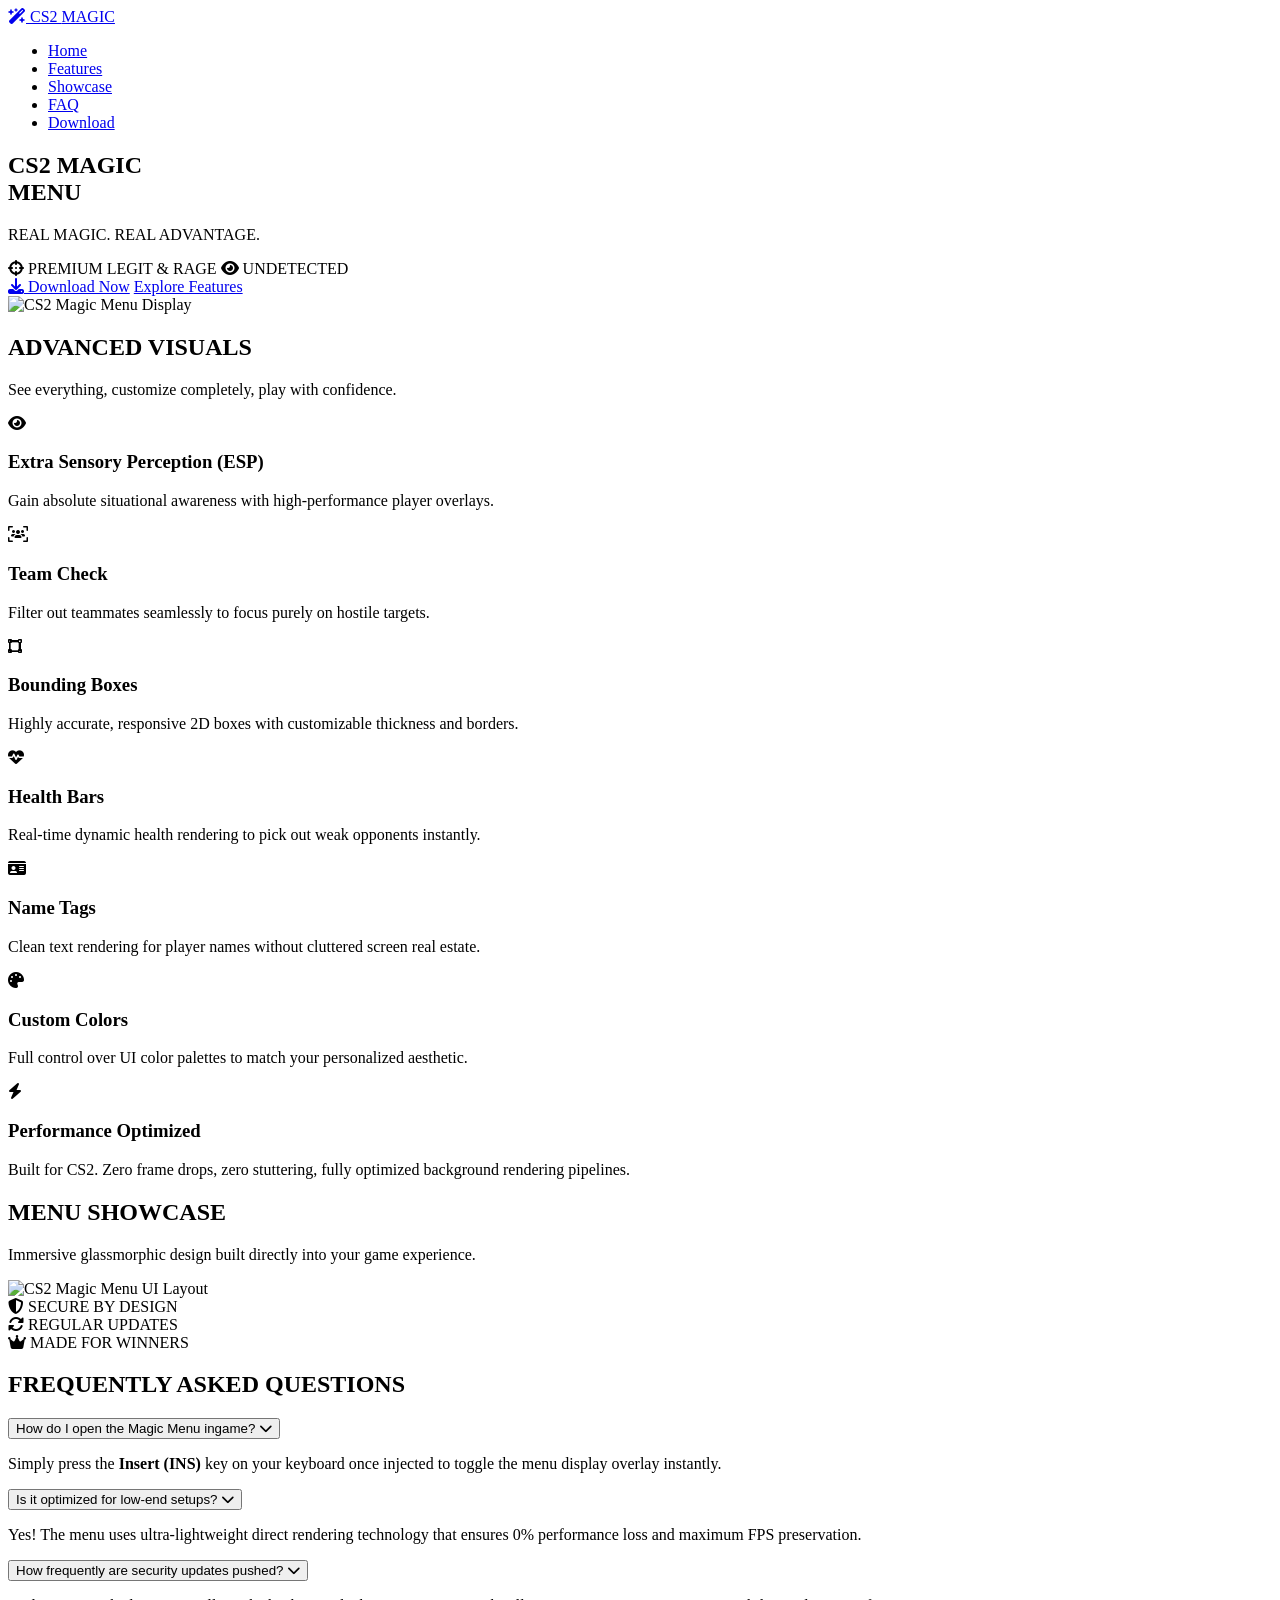
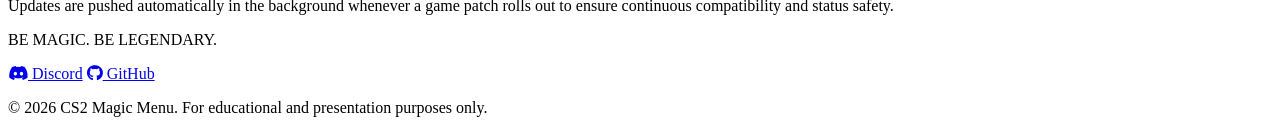
==== index.html @ 08b42534 "Create index.html" ====
<!DOCTYPE html>
<html lang="en">
<head>
    <meta charset="UTF-8">
    <meta name="viewport" content="width=device-width, initial-scale=1.0">
    <title>CS2 Magic Menu | Real Magic. Real Advantage.</title>
    <link rel="stylesheet" href="style.css">
    <link rel="stylesheet" href="https://cdnjs.cloudflare.com/ajax/libs/font-awesome/6.4.0/css/all.min.css">
</head>
<body>
    <div class="smoke-bg"></div>
    <div class="glow-orb orb-1"></div>
    <div class="glow-orb orb-2"></div>

    <nav class="navbar">
        <div class="nav-container">
            <a href="#" class="logo"><i class="fa-solid fa-wand-magic-sparkles"></i> CS2 <span>MAGIC</span></a>
            <ul class="nav-links">
                <li><a href="#home">Home</a></li>
                <li><a href="#features">Features</a></li>
                <li><a href="#showcase">Showcase</a></li>
                <li><a href="#faq">FAQ</a></li>
                <li><a href="#" class="nav-btn">Download</a></li>
            </ul>
            <div class="menu-toggle" id="mobile-menu">
                <span class="bar"></span>
                <span class="bar"></span>
                <span class="bar"></span>
            </div>
        </div>
    </nav>

    <section id="home" class="hero">
        <div class="hero-container">
            <div class="hero-text">
                <h1 class="magic-title">CS2 MAGIC<br>MENU</h1>
                <p class="subtitle">REAL MAGIC. <span>REAL ADVANTAGE.</span></p>
                <div class="hero-badges">
                    <span class="badge"><i class="fa-solid fa-crosshairs"></i> PREMIUM LEGIT & RAGE</span>
                    <span class="badge"><i class="fa-solid fa-eye"></i> UNDETECTED</span>
                </div>
                <div class="hero-buttons">
                    <a href="#" class="btn btn-primary"><i class="fa-solid fa-download"></i> Download Now</a>
                    <a href="#features" class="btn btn-secondary">Explore Features</a>
                </div>
            </div>
            <div class="hero-image-container">
                <div class="image-glow-wrapper">
                    <img src="Cs2MagicMenuDisplay.png" alt="CS2 Magic Menu Display" class="hero-img">
                </div>
            </div>
        </div>
    </section>

    <section id="features" class="features">
        <div class="section-header">
            <h2>ADVANCED VISUALS</h2>
            <p>See everything, customize completely, play with confidence.</p>
        </div>
        <div class="features-grid">
            <div class="feature-card">
                <div class="icon-wrapper"><i class="fa-solid fa-eye"></i></div>
                <h3>Extra Sensory Perception (ESP)</h3>
                <p>Gain absolute situational awareness with high-performance player overlays.</p>
            </div>
            <div class="feature-card">
                <div class="icon-wrapper"><i class="fa-solid fa-users-viewfinder"></i></div>
                <h3>Team Check</h3>
                <p>Filter out teammates seamlessly to focus purely on hostile targets.</p>
            </div>
            <div class="feature-card">
                <div class="icon-wrapper"><i class="fa-solid fa-vector-square"></i></div>
                <h3>Bounding Boxes</h3>
                <p>Highly accurate, responsive 2D boxes with customizable thickness and borders.</p>
            </div>
            <div class="feature-card">
                <div class="icon-wrapper"><i class="fa-solid fa-heart-pulse"></i></div>
                <h3>Health Bars</h3>
                <p>Real-time dynamic health rendering to pick out weak opponents instantly.</p>
            </div>
            <div class="feature-card">
                <div class="icon-wrapper"><i class="fa-solid fa-id-card"></i></div>
                <h3>Name Tags</h3>
                <p>Clean text rendering for player names without cluttered screen real estate.</p>
            </div>
            <div class="feature-card">
                <div class="icon-wrapper"><i class="fa-solid fa-palette"></i></div>
                <h3>Custom Colors</h3>
                <p>Full control over UI color palettes to match your personalized aesthetic.</p>
            </div>
            <div class="feature-card wide-card">
                <div class="icon-wrapper"><i class="fa-solid fa-bolt"></i></div>
                <h3>Performance Optimized</h3>
                <p>Built for CS2. Zero frame drops, zero stuttering, fully optimized background rendering pipelines.</p>
            </div>
        </div>
    </section>

    <section id="showcase" class="showcase">
        <div class="section-header">
            <h2>MENU SHOWCASE</h2>
            <p>Immersive glassmorphic design built directly into your game experience.</p>
        </div>
        <div class="showcase-container">
            <img src="Cs2MagicMenuDisplay.png" alt="CS2 Magic Menu UI Layout" class="showcase-img">
            <div class="showcase-overlay-info">
                <div class="info-item"><i class="fa-solid fa-shield-halved"></i> SECURE BY DESIGN</div>
                <div class="info-item"><i class="fa-solid fa-rotate"></i> REGULAR UPDATES</div>
                <div class="info-item"><i class="fa-solid fa-crown"></i> MADE FOR WINNERS</div>
            </div>
        </div>
    </section>

    <section id="faq" class="faq">
        <div class="section-header">
            <h2>FREQUENTLY ASKED QUESTIONS</h2>
        </div>
        <div class="faq-container">
            <div class="faq-item">
                <button class="faq-question">How do I open the Magic Menu ingame? <i class="fa-solid fa-chevron-down"></i></button>
                <div class="faq-answer">
                    <p>Simply press the <strong>Insert (INS)</strong> key on your keyboard once injected to toggle the menu display overlay instantly.</p>
                </div>
            </div>
            <div class="faq-item">
                <button class="faq-question">Is it optimized for low-end setups? <i class="fa-solid fa-chevron-down"></i></button>
                <div class="faq-answer">
                    <p>Yes! The menu uses ultra-lightweight direct rendering technology that ensures 0% performance loss and maximum FPS preservation.</p>
                </div>
            </div>
            <div class="faq-item">
                <button class="faq-question">How frequently are security updates pushed? <i class="fa-solid fa-chevron-down"></i></button>
                <div class="faq-answer">
                    <p>Updates are pushed automatically in the background whenever a game patch rolls out to ensure continuous compatibility and status safety.</p>
                </div>
            </div>
        </div>
    </section>

    <footer class="footer">
        <div class="footer-content">
            <p class="footer-tagline">BE MAGIC. BE LEGENDARY.</p>
            <div class="social-links">
                <a href="#" target="_blank"><i class="fa-brands fa-discord"></i> Discord</a>
                <a href="#" target="_blank"><i class="fa-brands fa-github"></i> GitHub</a>
            </div>
            <p class="copyright">&copy; 2026 CS2 Magic Menu. For educational and presentation purposes only.</p>
        </div>
    </footer>

    <script src="script.js"></script>
</body>
</html>
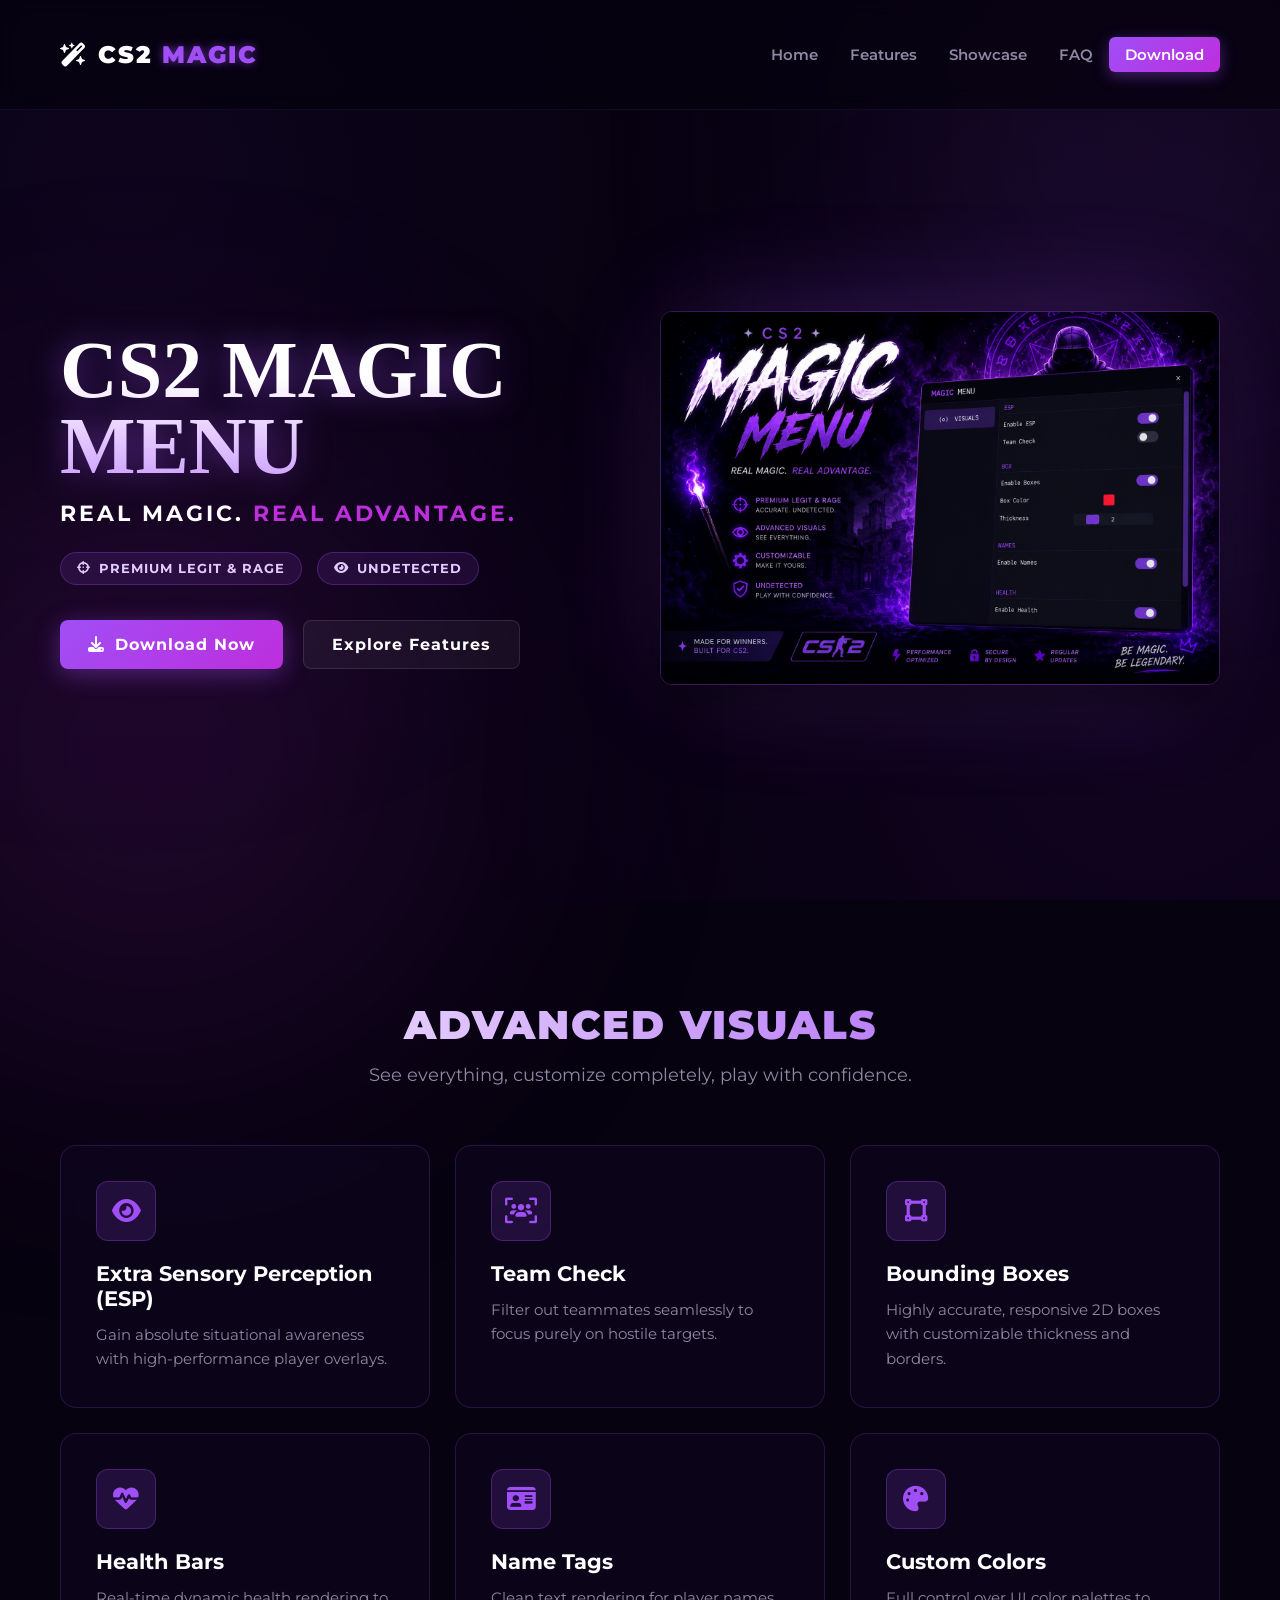
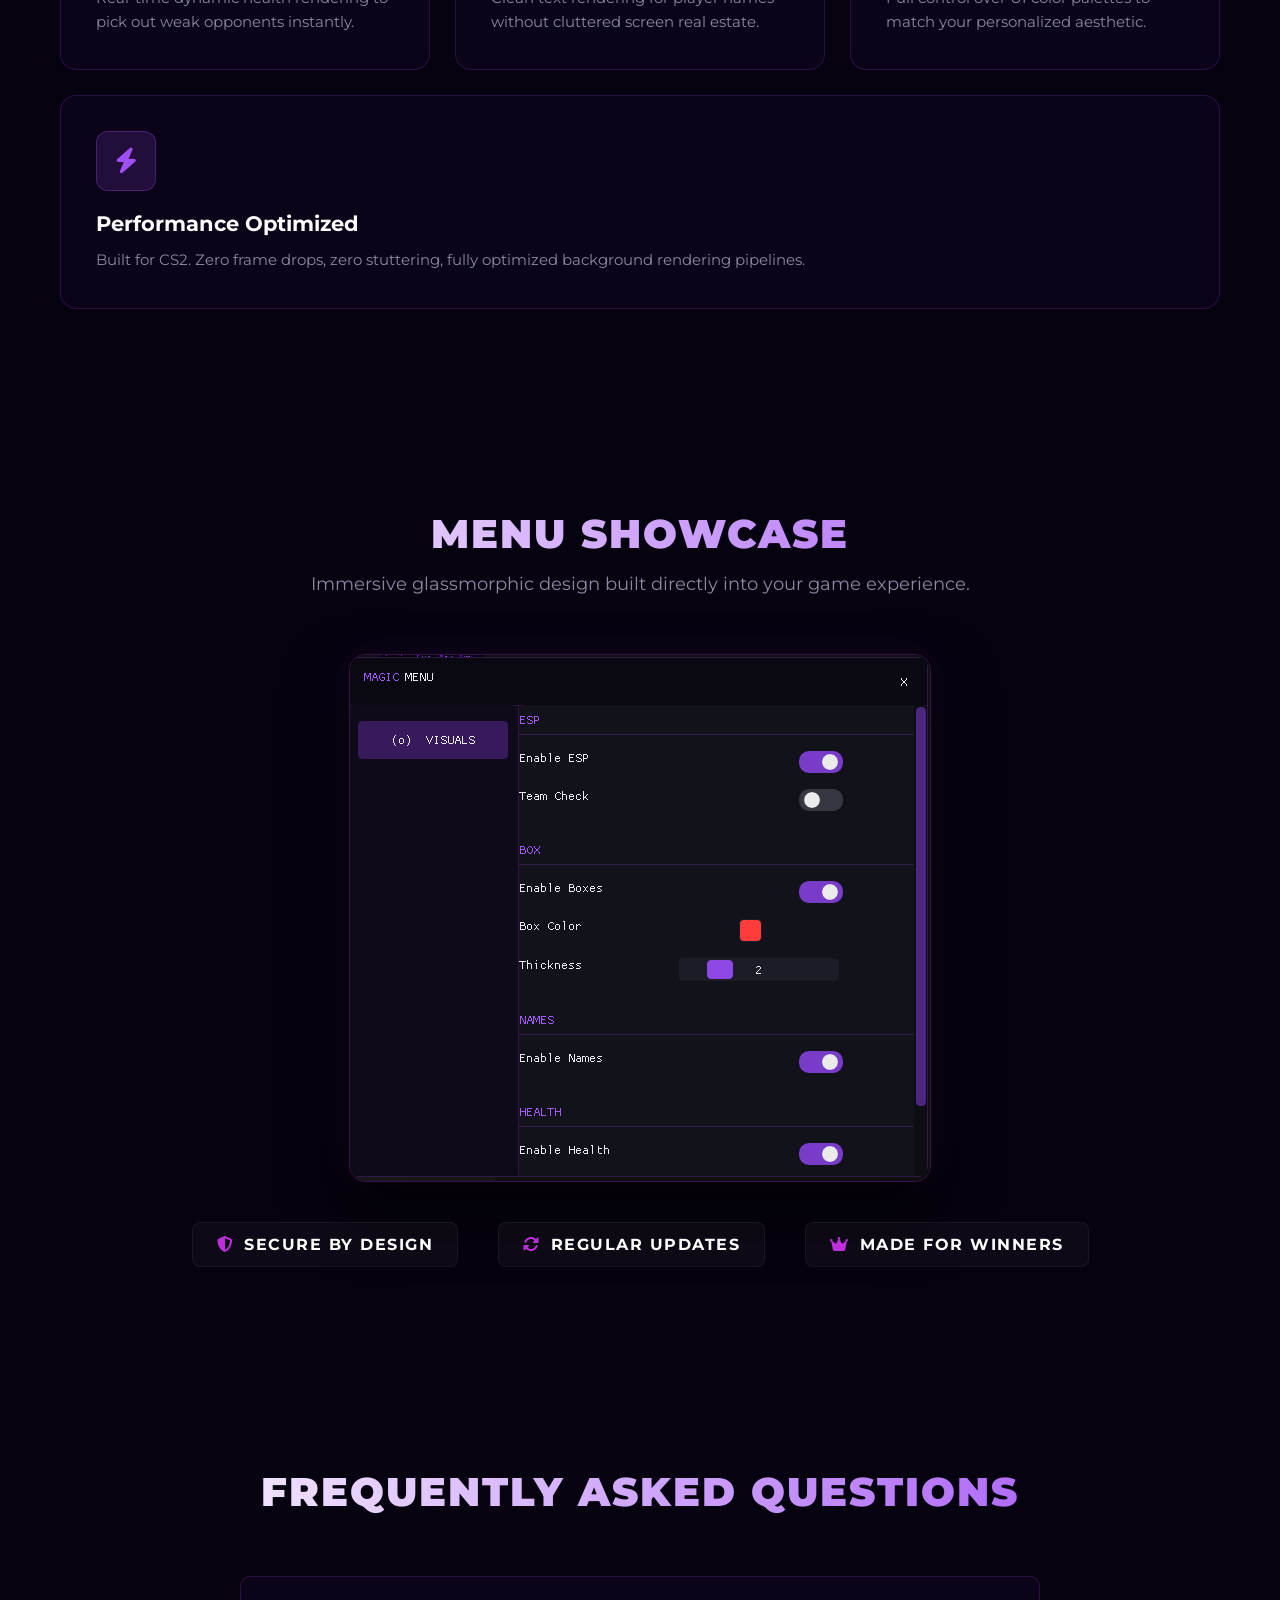
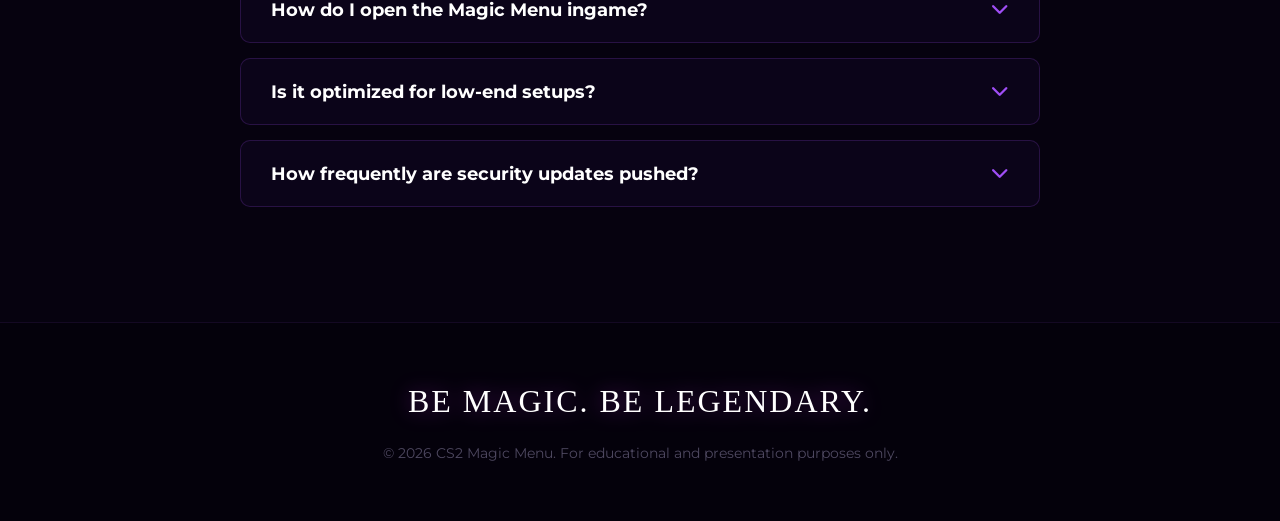
==== commit ca70de16: "Update index.html" ====
--- a/index.html
+++ b/index.html
@@ -102,7 +102,7 @@
             <p>Immersive glassmorphic design built directly into your game experience.</p>
         </div>
         <div class="showcase-container">
-            <img src="Cs2MagicMenuDisplay.png" alt="CS2 Magic Menu UI Layout" class="showcase-img">
+            <img src="menushowcase.png" alt="CS2 Magic Menu UI Layout" class="showcase-img">
             <div class="showcase-overlay-info">
                 <div class="info-item"><i class="fa-solid fa-shield-halved"></i> SECURE BY DESIGN</div>
                 <div class="info-item"><i class="fa-solid fa-rotate"></i> REGULAR UPDATES</div>
@@ -140,10 +140,6 @@
     <footer class="footer">
         <div class="footer-content">
             <p class="footer-tagline">BE MAGIC. BE LEGENDARY.</p>
-            <div class="social-links">
-                <a href="#" target="_blank"><i class="fa-brands fa-discord"></i> Discord</a>
-                <a href="#" target="_blank"><i class="fa-brands fa-github"></i> GitHub</a>
-            </div>
             <p class="copyright">&copy; 2026 CS2 Magic Menu. For educational and presentation purposes only.</p>
         </div>
     </footer>
--- a/style.css
+++ b/style.css
@@ -0,0 +1,582 @@
+/* --- Google Fonts --- */
+@import url('https://fonts.googleapis.com/css2?family=Montserrat:ital,wght@0,300;0,500;0,700;0,900;1,700&family=Permanent+Marker&display=swap');
+
+:root {
+    --bg-color: #06020f;
+    --panel-color: #0c071a;
+    --primary-neon: #a04ef6;
+    --secondary-neon: #be2edd;
+    --text-main: #ffffff;
+    --text-muted: #8e88a0;
+    --accent-red: #ff3838;
+    --glass-bg: rgba(15, 8, 32, 0.6);
+    --glass-border: rgba(160, 78, 246, 0.2);
+}
+
+/* --- Base Styles --- */
+* {
+    margin: 0;
+    padding: 0;
+    box-sizing: border-box;
+    scroll-behavior: smooth;
+    font-family: 'Montserrat', sans-serif;
+}
+
+body {
+    background-color: var(--bg-color);
+    color: var(--text-main);
+    overflow-x: hidden;
+    position: relative;
+}
+
+/* --- Atmospheric Smoke & Orbs --- */
+.smoke-bg {
+    position: fixed;
+    top: 0;
+    left: 0;
+    width: 100vw;
+    height: 100vh;
+    background: radial-gradient(circle at 10% 20%, rgba(33, 13, 61, 0.3) 0%, transparent 50%),
+                radial-gradient(circle at 90% 80%, rgba(53, 10, 86, 0.25) 0%, transparent 50%);
+    z-index: -2;
+    pointer-events: none;
+}
+
+.glow-orb {
+    position: fixed;
+    border-radius: 50%;
+    filter: blur(140px);
+    opacity: 0.15;
+    z-index: -1;
+    pointer-events: none;
+    animation: pulseOrbs 10s infinite ease-in-out alternate;
+}
+
+.orb-1 {
+    width: 500px;
+    height: 500px;
+    background: var(--primary-neon);
+    top: -100px;
+    right: -100px;
+}
+
+.orb-2 {
+    width: 600px;
+    height: 600px;
+    background: var(--secondary-neon);
+    bottom: -150px;
+    left: -150px;
+    animation-delay: -5s;
+}
+
+@keyframes pulseOrbs {
+    0% { transform: scale(1) translate(0, 0); opacity: 0.12; }
+    100% { transform: scale(1.2) translate(30px, 40px); opacity: 0.22; }
+}
+
+/* --- Sticky Navbar --- */
+.navbar {
+    position: fixed;
+    top: 0;
+    left: 0;
+    width: 100%;
+    z-index: 1000;
+    background: rgba(6, 2, 15, 0.75);
+    backdrop-filter: blur(12px);
+    border-bottom: 1px solid rgba(160, 78, 246, 0.1);
+    transition: all 0.3s ease;
+}
+
+.nav-container {
+    max-width: 1200px;
+    margin: 0 auto;
+    padding: 20px;
+    display: flex;
+    justify-content: space-between;
+    align-items: center;
+}
+
+.logo {
+    font-size: 1.5rem;
+    font-weight: 900;
+    color: var(--text-main);
+    text-decoration: none;
+    letter-spacing: 2px;
+}
+
+.logo span {
+    color: var(--primary-neon);
+    text-shadow: 0 0 10px rgba(160, 78, 246, 0.6);
+}
+
+.nav-links {
+    display: flex;
+    list-style: none;
+    align-items: center;
+}
+
+.nav-links li a {
+    color: var(--text-muted);
+    text-decoration: none;
+    padding: 8px 16px;
+    font-weight: 600;
+    font-size: 0.95rem;
+    transition: color 0.3s ease;
+}
+
+.nav-links li a:hover {
+    color: var(--text-main);
+}
+
+.nav-btn {
+    background: linear-gradient(135deg, var(--primary-neon), var(--secondary-neon));
+    color: white !important;
+    border-radius: 6px;
+    box-shadow: 0 4px 15px rgba(160, 78, 246, 0.4);
+    transition: transform 0.2s, box-shadow 0.2s !important;
+}
+
+.nav-btn:hover {
+    transform: translateY(-2px);
+    box-shadow: 0 6px 20px rgba(160, 78, 246, 0.6);
+}
+
+.menu-toggle {
+    display: none;
+    cursor: pointer;
+}
+
+.menu-toggle .bar {
+    display: block;
+    width: 25px;
+    height: 3px;
+    margin: 5px auto;
+    background-color: var(--text-main);
+    transition: all 0.3s ease;
+}
+
+/* --- Hero Section --- */
+.hero {
+    min-height: 100vh;
+    display: flex;
+    align-items: center;
+    padding-top: 100px;
+}
+
+.hero-container {
+    max-width: 1200px;
+    margin: 0 auto;
+    padding: 0 20px;
+    display: grid;
+    grid-template-columns: 1fr 1fr;
+    gap: 40px;
+    align-items: center;
+}
+
+.magic-title {
+    font-family: 'Permanent Marker', cursive;
+    font-size: 5rem;
+    line-height: 0.95;
+    background: linear-gradient(180deg, #fff 30%, #cd9eff 100%);
+    -webkit-background-clip: text;
+    -webkit-text-fill-color: transparent;
+    filter: drop-shadow(0 0 15px rgba(160, 78, 246, 0.5));
+    margin-bottom: 15px;
+}
+
+.subtitle {
+    font-size: 1.4rem;
+    font-weight: 700;
+    letter-spacing: 3px;
+    color: #fff;
+    margin-bottom: 25px;
+}
+
+.subtitle span {
+    color: var(--secondary-neon);
+}
+
+.hero-badges {
+    display: flex;
+    gap: 15px;
+    margin-bottom: 35px;
+}
+
+.badge {
+    background: rgba(160, 78, 246, 0.12);
+    border: 1px solid rgba(160, 78, 246, 0.3);
+    padding: 8px 16px;
+    border-radius: 50px;
+    font-size: 0.8rem;
+    font-weight: 700;
+    letter-spacing: 1px;
+    display: inline-flex;
+    align-items: center;
+    gap: 8px;
+    color: #e2cbff;
+}
+
+.hero-buttons {
+    display: flex;
+    gap: 20px;
+}
+
+.btn {
+    padding: 14px 28px;
+    font-weight: 700;
+    border-radius: 8px;
+    text-decoration: none;
+    letter-spacing: 1px;
+    transition: all 0.3s ease;
+    display: inline-flex;
+    align-items: center;
+    gap: 10px;
+}
+
+.btn-primary {
+    background: linear-gradient(135deg, var(--primary-neon), var(--secondary-neon));
+    color: white;
+    box-shadow: 0 5px 25px rgba(160, 78, 246, 0.4);
+}
+
+.btn-primary:hover {
+    transform: translateY(-3px);
+    box-shadow: 0 8px 30px rgba(160, 78, 246, 0.7);
+}
+
+.btn-secondary {
+    background: rgba(255, 255, 255, 0.05);
+    color: white;
+    border: 1px solid rgba(255, 255, 255, 0.1);
+}
+
+.btn-secondary:hover {
+    background: rgba(255, 255, 255, 0.1);
+    border-color: rgba(160, 78, 246, 0.4);
+    transform: translateY(-3px);
+}
+
+/* --- Hero Image Overlay Styles --- */
+.hero-image-container {
+    display: flex;
+    justify-content: center;
+    align-items: center;
+}
+
+.image-glow-wrapper {
+    position: relative;
+    animation: floatAnimation 5s infinite ease-in-out;
+}
+
+.image-glow-wrapper::before {
+    content: '';
+    position: absolute;
+    top: 5%;
+    left: 5%;
+    width: 90%;
+    height: 90%;
+    background: var(--primary-neon);
+    filter: blur(60px);
+    opacity: 0.4;
+    z-index: -1;
+}
+
+.hero-img {
+    max-width: 100%;
+    height: auto;
+    border-radius: 12px;
+    border: 1px solid rgba(160, 78, 246, 0.25);
+    box-shadow: 0 20px 50px rgba(0, 0, 0, 0.6);
+}
+
+@keyframes floatAnimation {
+    0% { transform: translateY(0px); }
+    50% { transform: translateY(-15px); }
+    100% { transform: translateY(0px); }
+}
+
+/* --- Features Section --- */
+.features, .showcase, .faq {
+    padding: 100px 20px;
+    max-width: 1200px;
+    margin: 0 auto;
+}
+
+.section-header {
+    text-align: center;
+    margin-bottom: 60px;
+}
+
+.section-header h2 {
+    font-size: 2.5rem;
+    font-weight: 900;
+    letter-spacing: 2px;
+    margin-bottom: 15px;
+    background: linear-gradient(90deg, #fff, var(--primary-neon));
+    -webkit-background-clip: text;
+    -webkit-text-fill-color: transparent;
+}
+
+.section-header p {
+    color: var(--text-muted);
+    font-size: 1.1rem;
+}
+
+.features-grid {
+    display: grid;
+    grid-template-columns: repeat(auto-fit, minmax(300px, 1fr));
+    gap: 25px;
+}
+
+/* Glassmorphism Cards */
+.feature-card {
+    background: var(--glass-bg);
+    border: 1px solid var(--glass-border);
+    backdrop-filter: blur(10px);
+    padding: 35px;
+    border-radius: 16px;
+    transition: all 0.3s cubic-bezier(0.25, 0.8, 0.25, 1);
+    position: relative;
+    overflow: hidden;
+}
+
+.feature-card::before {
+    content: '';
+    position: absolute;
+    top: 0;
+    left: -100%;
+    width: 100%;
+    height: 100%;
+    background: linear-gradient(90deg, transparent, rgba(255, 255, 255, 0.05), transparent);
+    transition: 0.5s;
+}
+
+.feature-card:hover::before {
+    left: 100%;
+}
+
+.feature-card:hover {
+    transform: translateY(-5px);
+    border-color: rgba(160, 78, 246, 0.6);
+    box-shadow: 0 10px 30px rgba(160, 78, 246, 0.15);
+}
+
+.icon-wrapper {
+    width: 60px;
+    height: 60px;
+    border-radius: 12px;
+    background: rgba(160, 78, 246, 0.15);
+    display: flex;
+    align-items: center;
+    justify-content: center;
+    margin-bottom: 20px;
+    border: 1px solid rgba(160, 78, 246, 0.3);
+}
+
+.icon-wrapper i {
+    color: var(--primary-neon);
+    font-size: 1.6rem;
+}
+
+.feature-card h3 {
+    font-size: 1.3rem;
+    margin-bottom: 12px;
+    font-weight: 700;
+}
+
+.feature-card p {
+    color: var(--text-muted);
+    line-height: 1.6;
+    font-size: 0.95rem;
+}
+
+.wide-card {
+    grid-column: span 1;
+}
+
+@media (min-width: 992px) {
+    .wide-card { grid-column: span 3; }
+}
+
+/* --- Showcase Section --- */
+.showcase-container {
+    position: relative;
+    display: flex;
+    flex-direction: column;
+    align-items: center;
+}
+
+.showcase-img {
+    max-width: 90%;
+    border-radius: 16px;
+    border: 1px solid rgba(190, 46, 221, 0.3);
+    box-shadow: 0 30px 60px rgba(0,0,0,0.8), 0 0 40px rgba(160, 78, 246, 0.1);
+}
+
+.showcase-overlay-info {
+    display: flex;
+    justify-content: center;
+    gap: 40px;
+    margin-top: 40px;
+    flex-wrap: wrap;
+}
+
+.info-item {
+    font-weight: 700;
+    letter-spacing: 1.5px;
+    font-size: 1rem;
+    display: flex;
+    align-items: center;
+    gap: 10px;
+    color: #fff;
+    background: rgba(255, 255, 255, 0.03);
+    padding: 12px 24px;
+    border-radius: 8px;
+    border: 1px solid rgba(255, 255, 255, 0.05);
+}
+
+.info-item i {
+    color: var(--secondary-neon);
+}
+
+/* --- FAQ Accordion --- */
+.faq-container {
+    max-width: 800px;
+    margin: 0 auto;
+}
+
+.faq-item {
+    background: var(--glass-bg);
+    border: 1px solid var(--glass-border);
+    margin-bottom: 15px;
+    border-radius: 10px;
+    overflow: hidden;
+}
+
+.faq-question {
+    width: 100%;
+    background: none;
+    border: none;
+    color: white;
+    padding: 22px 30px;
+    text-align: left;
+    font-size: 1.1rem;
+    font-weight: 700;
+    cursor: pointer;
+    display: flex;
+    justify-content: space-between;
+    align-items: center;
+    transition: background 0.3s;
+}
+
+.faq-question:hover {
+    background: rgba(160, 78, 246, 0.05);
+}
+
+.faq-question i {
+    transition: transform 0.3s ease;
+    color: var(--primary-neon);
+}
+
+.faq-answer {
+    max-height: 0;
+    overflow: hidden;
+    transition: max-height 0.3s ease-out;
+    background: rgba(0, 0, 0, 0.2);
+}
+
+.faq-answer p {
+    padding: 0 30px 22px 30px;
+    color: var(--text-muted);
+    line-height: 1.6;
+}
+
+.faq-item.active .faq-answer {
+    max-height: 200px; /* arbitrary height to fit contents */
+    transition: max-height 0.3s ease-in;
+}
+
+.faq-item.active .faq-question i {
+    transform: rotate(180deg);
+}
+
+/* --- Footer --- */
+.footer {
+    border-top: 1px solid rgba(160, 78, 246, 0.1);
+    background: #04010b;
+    padding: 60px 20px;
+    text-align: center;
+}
+
+.footer-tagline {
+    font-family: 'Permanent Marker', cursive;
+    font-size: 2rem;
+    color: #fff;
+    letter-spacing: 2px;
+    margin-bottom: 25px;
+    filter: drop-shadow(0 0 10px rgba(190, 46, 221, 0.4));
+}
+
+.social-links {
+    display: flex;
+    justify-content: center;
+    gap: 20px;
+    margin-bottom: 30px;
+}
+
+.social-links a {
+    color: #white;
+    text-decoration: none;
+    background: rgba(255, 255, 255, 0.05);
+    padding: 12px 24px;
+    border-radius: 8px;
+    border: 1px solid rgba(255, 255, 255, 0.1);
+    font-weight: 700;
+    font-size: 0.9rem;
+    transition: all 0.3s;
+    display: inline-flex;
+    align-items: center;
+    gap: 8px;
+}
+
+.social-links a:hover {
+    background: var(--primary-neon);
+    border-color: var(--primary-neon);
+    box-shadow: 0 5px 15px rgba(160, 78, 246, 0.4);
+    transform: translateY(-2px);
+}
+
+.copyright {
+    color: #4e4860;
+    font-size: 0.85rem;
+}
+
+/* --- Responsive Adjustments --- */
+@media (max-width: 992px) {
+    .hero-container {
+        grid-template-columns: 1fr;
+        text-align: center;
+        padding-bottom: 50px;
+    }
+    .hero-badges, .hero-buttons {
+        justify-content: center;
+    }
+    .magic-title {
+        font-size: 3.8rem;
+    }
+    .showcase-overlay-info {
+        gap: 15px;
+    }
+}
+
+@media (max-width: 768px) {
+    .nav-links {
+        display: none; /* simple mobile responsive implementation */
+    }
+    .menu-toggle {
+        display: block;
+    }
+    .magic-title {
+        font-size: 3rem;
+    }
+}
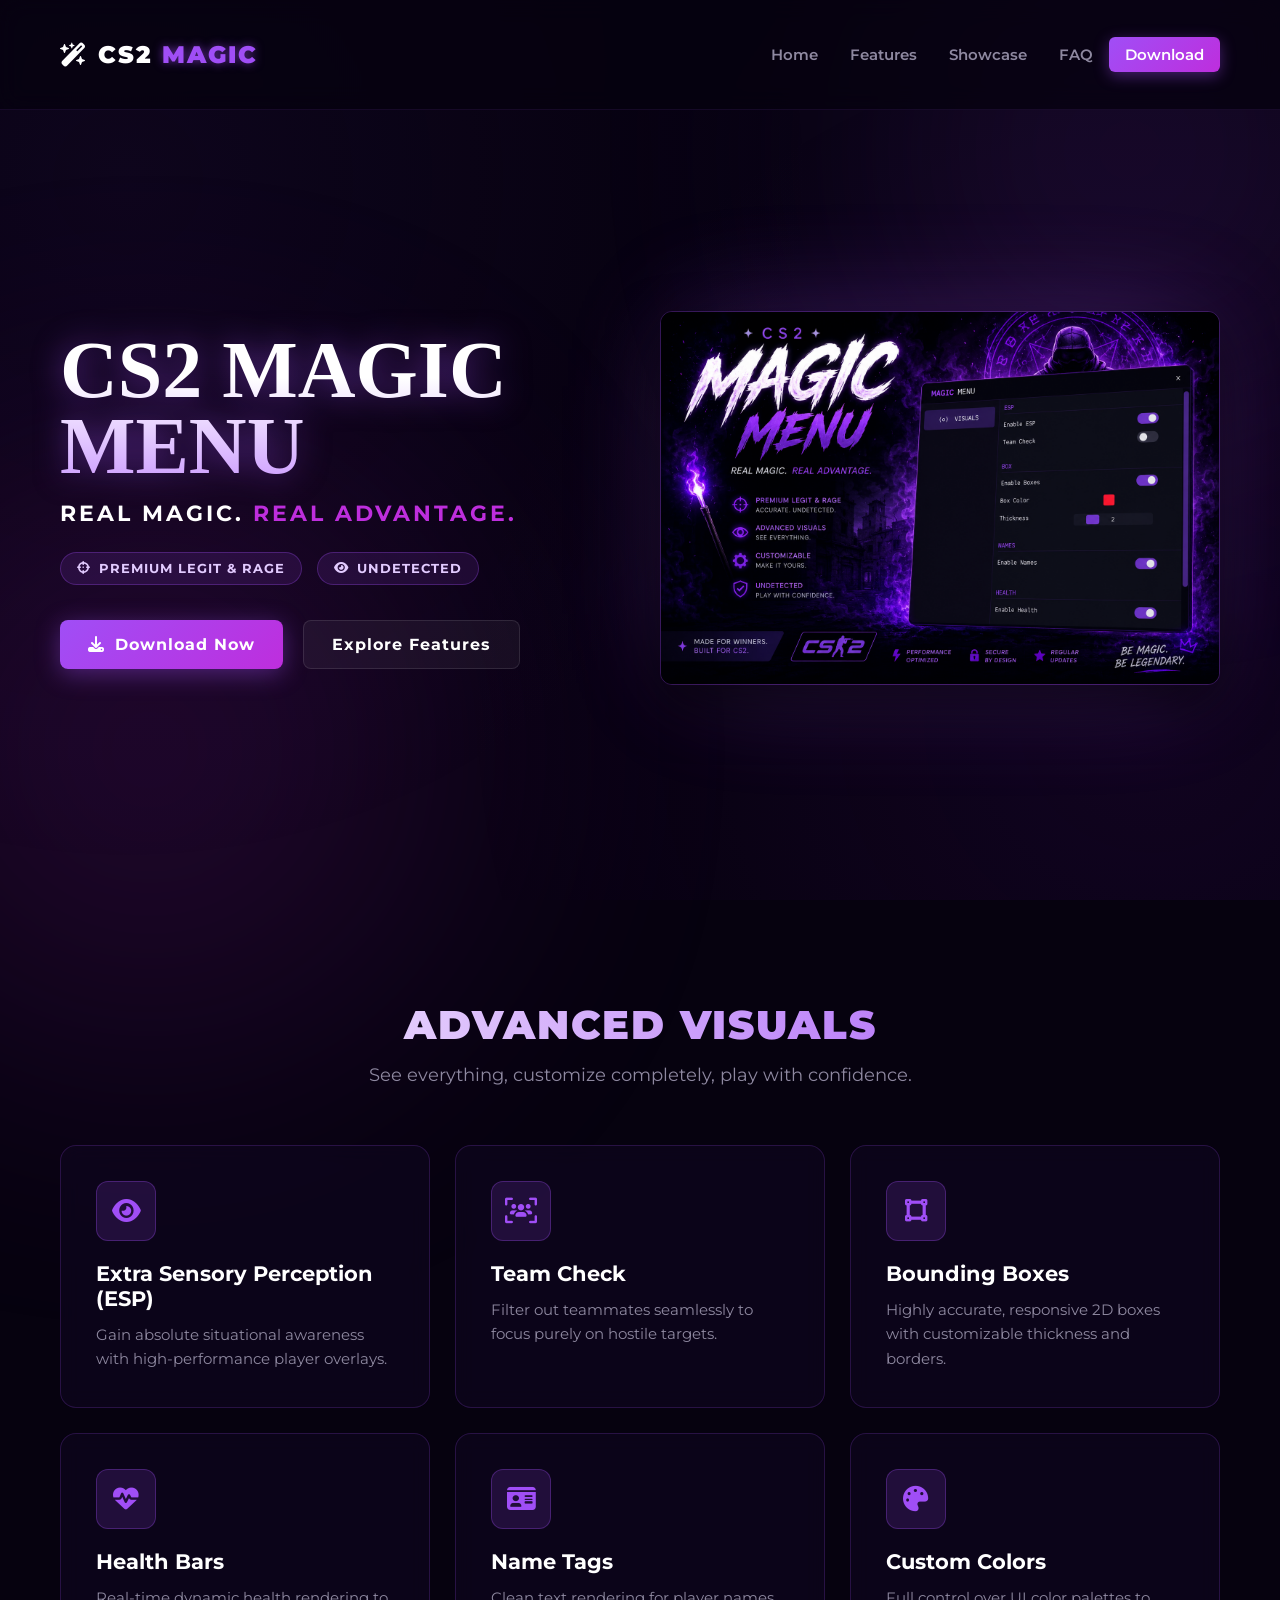
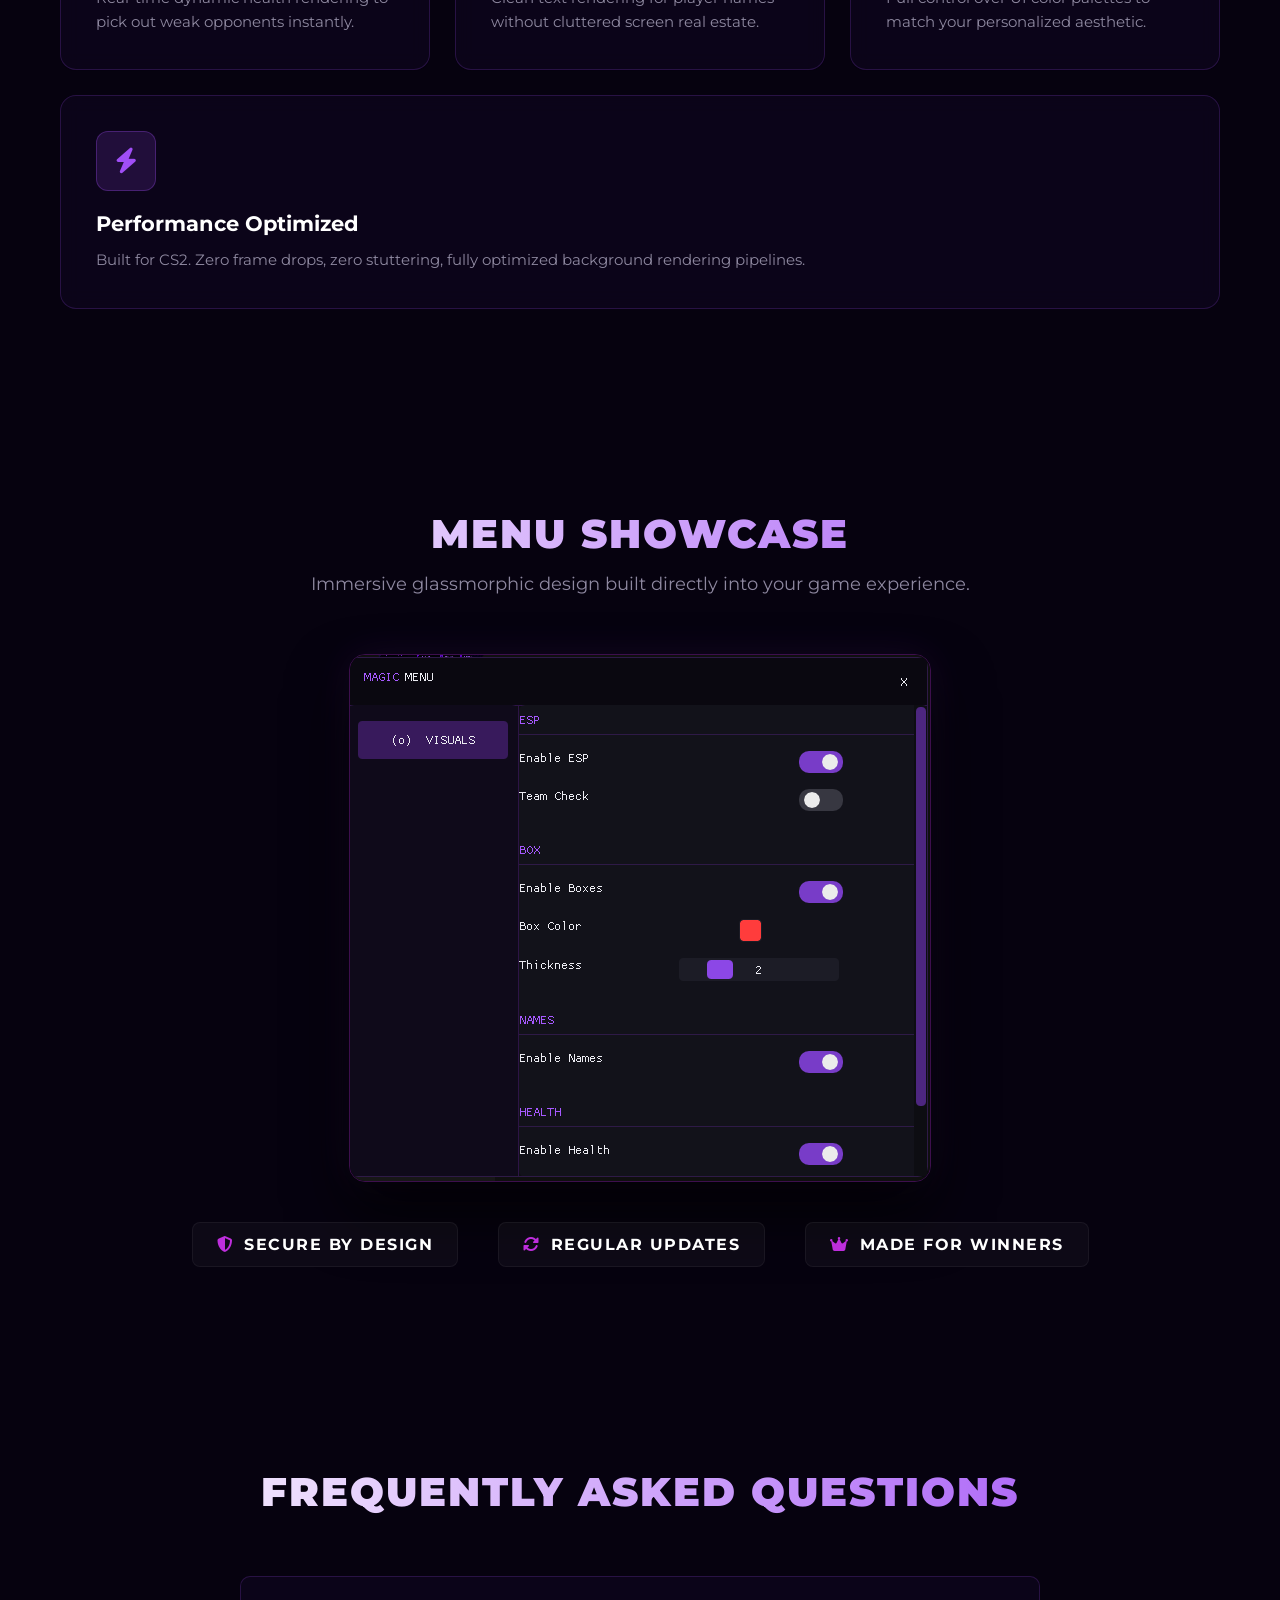
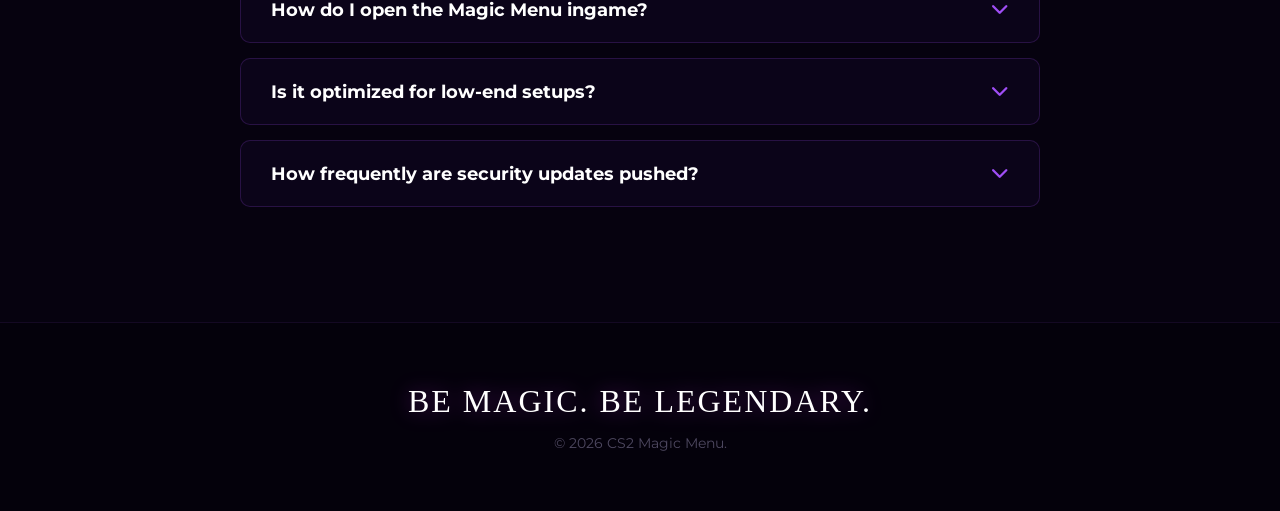
==== commit 51bc4e23: "Update index.html" ====
--- a/index.html
+++ b/index.html
@@ -140,7 +140,7 @@
     <footer class="footer">
         <div class="footer-content">
             <p class="footer-tagline">BE MAGIC. BE LEGENDARY.</p>
-            <p class="copyright">&copy; 2026 CS2 Magic Menu. For educational and presentation purposes only.</p>
+            <p class="copyright">&copy; 2026 CS2 Magic Menu.</p>
         </div>
     </footer>
 
--- a/style.css
+++ b/style.css
@@ -513,37 +513,8 @@
     font-size: 2rem;
     color: #fff;
     letter-spacing: 2px;
-    margin-bottom: 25px;
+    margin-bottom: 15px;
     filter: drop-shadow(0 0 10px rgba(190, 46, 221, 0.4));
-}
-
-.social-links {
-    display: flex;
-    justify-content: center;
-    gap: 20px;
-    margin-bottom: 30px;
-}
-
-.social-links a {
-    color: #white;
-    text-decoration: none;
-    background: rgba(255, 255, 255, 0.05);
-    padding: 12px 24px;
-    border-radius: 8px;
-    border: 1px solid rgba(255, 255, 255, 0.1);
-    font-weight: 700;
-    font-size: 0.9rem;
-    transition: all 0.3s;
-    display: inline-flex;
-    align-items: center;
-    gap: 8px;
-}
-
-.social-links a:hover {
-    background: var(--primary-neon);
-    border-color: var(--primary-neon);
-    box-shadow: 0 5px 15px rgba(160, 78, 246, 0.4);
-    transform: translateY(-2px);
 }
 
 .copyright {
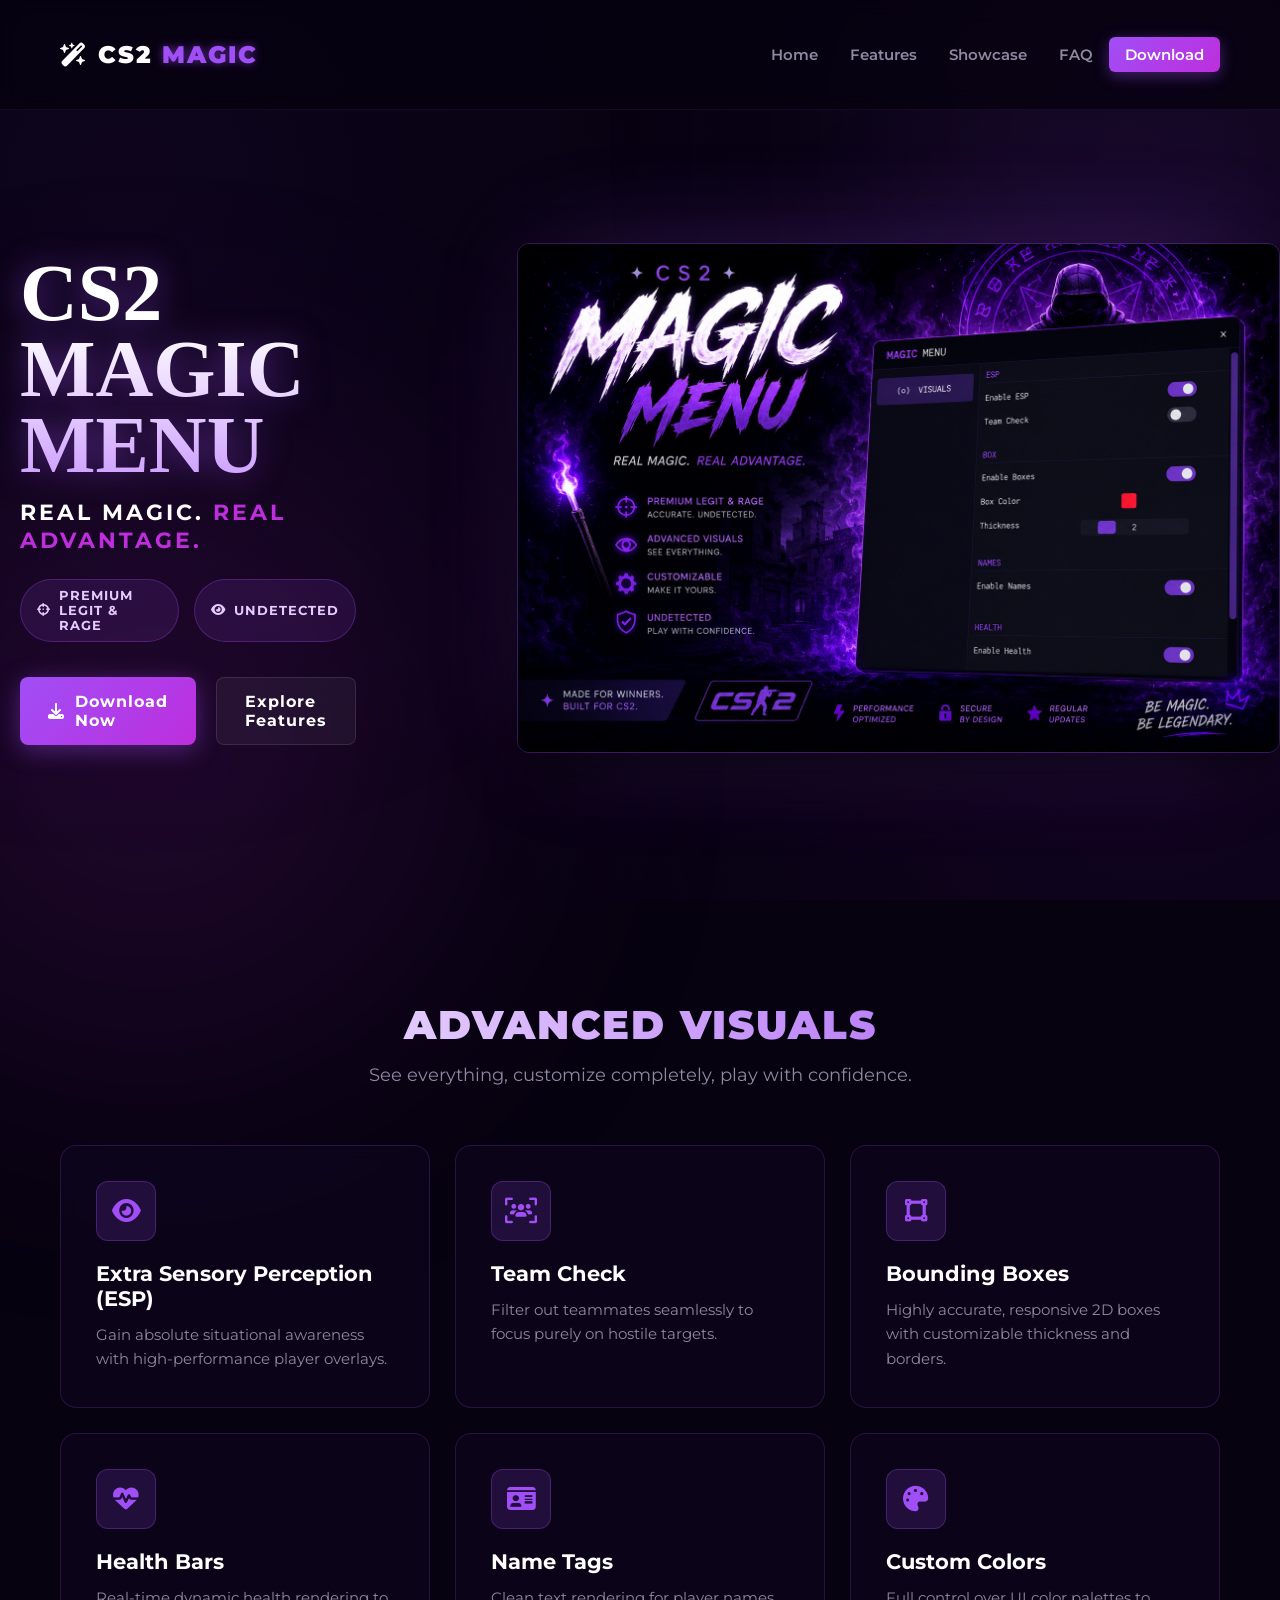
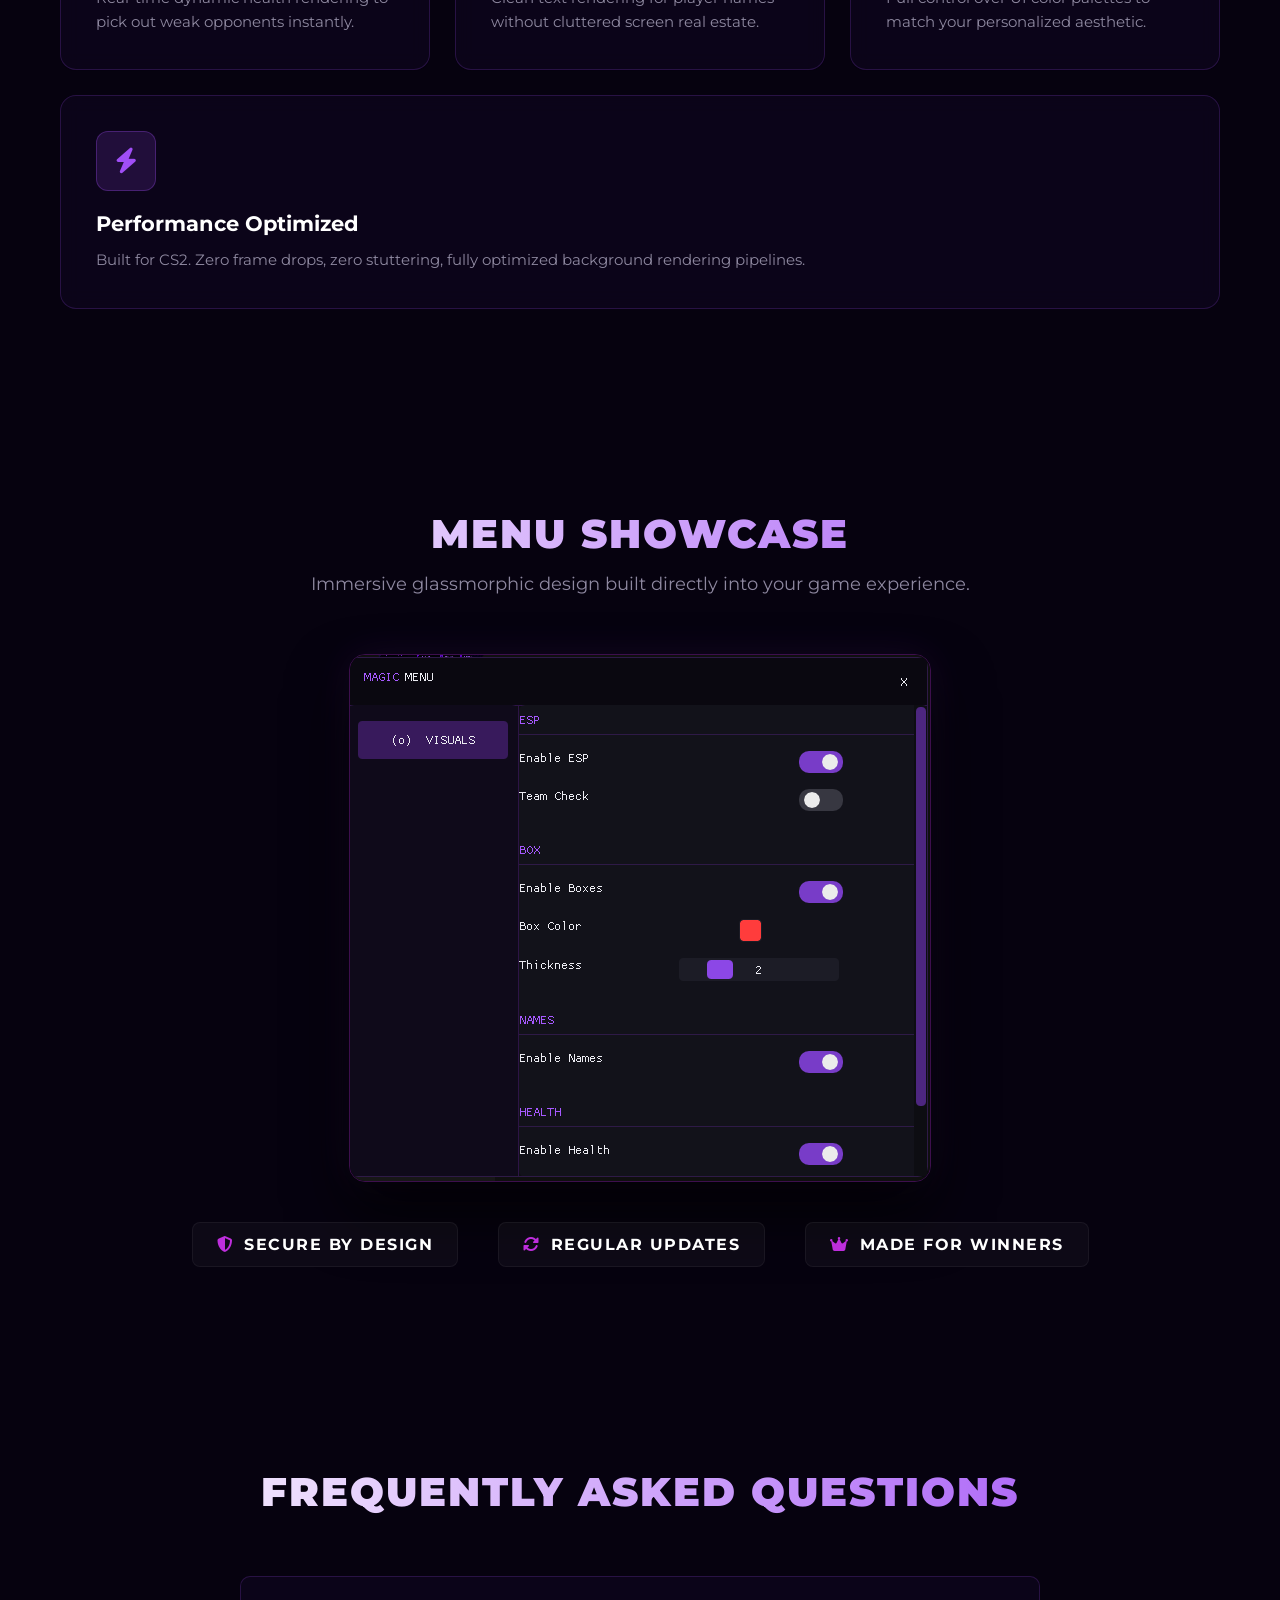
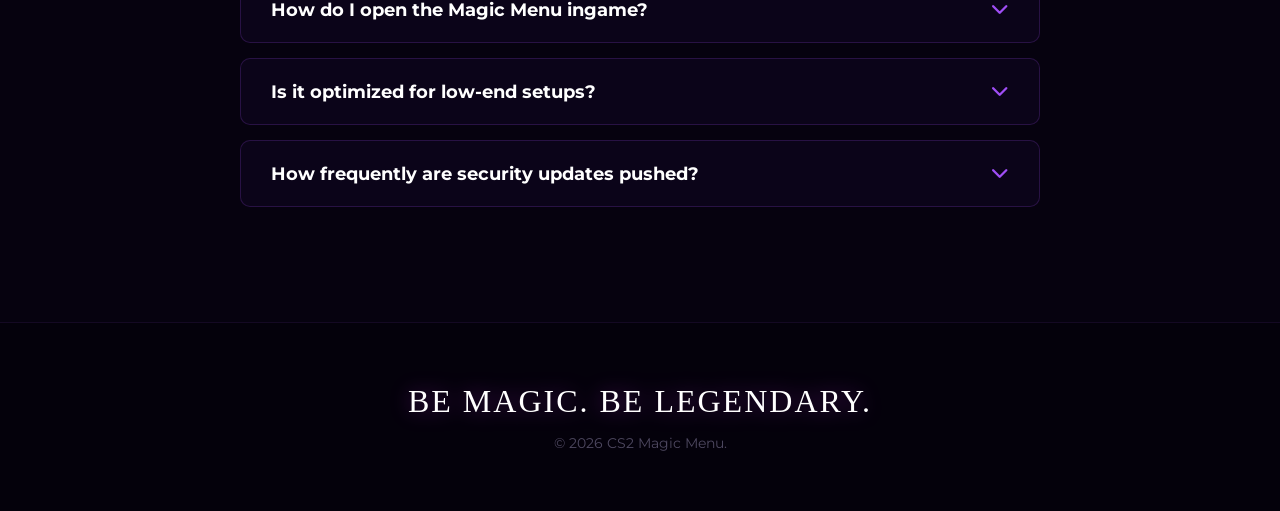
==== commit b24408d2: "Update index.html" ====
--- a/index.html
+++ b/index.html
@@ -39,10 +39,16 @@
                     <span class="badge"><i class="fa-solid fa-crosshairs"></i> PREMIUM LEGIT & RAGE</span>
                     <span class="badge"><i class="fa-solid fa-eye"></i> UNDETECTED</span>
                 </div>
-                <div class="hero-buttons">
-                    <a href="#" class="btn btn-primary"><i class="fa-solid fa-download"></i> Download Now</a>
-                    <a href="#features" class="btn btn-secondary">Explore Features</a>
-                </div>
+<div class="hero-buttons">
+    <a href="thankyou.html" class="btn btn-primary">
+        <i class="fa-solid fa-download"></i> Download Now
+    </a>
+
+    <a href="#features" class="btn btn-secondary">
+        Explore Features
+    </a>
+</div>
+            </div>
             </div>
             <div class="hero-image-container">
                 <div class="image-glow-wrapper">
